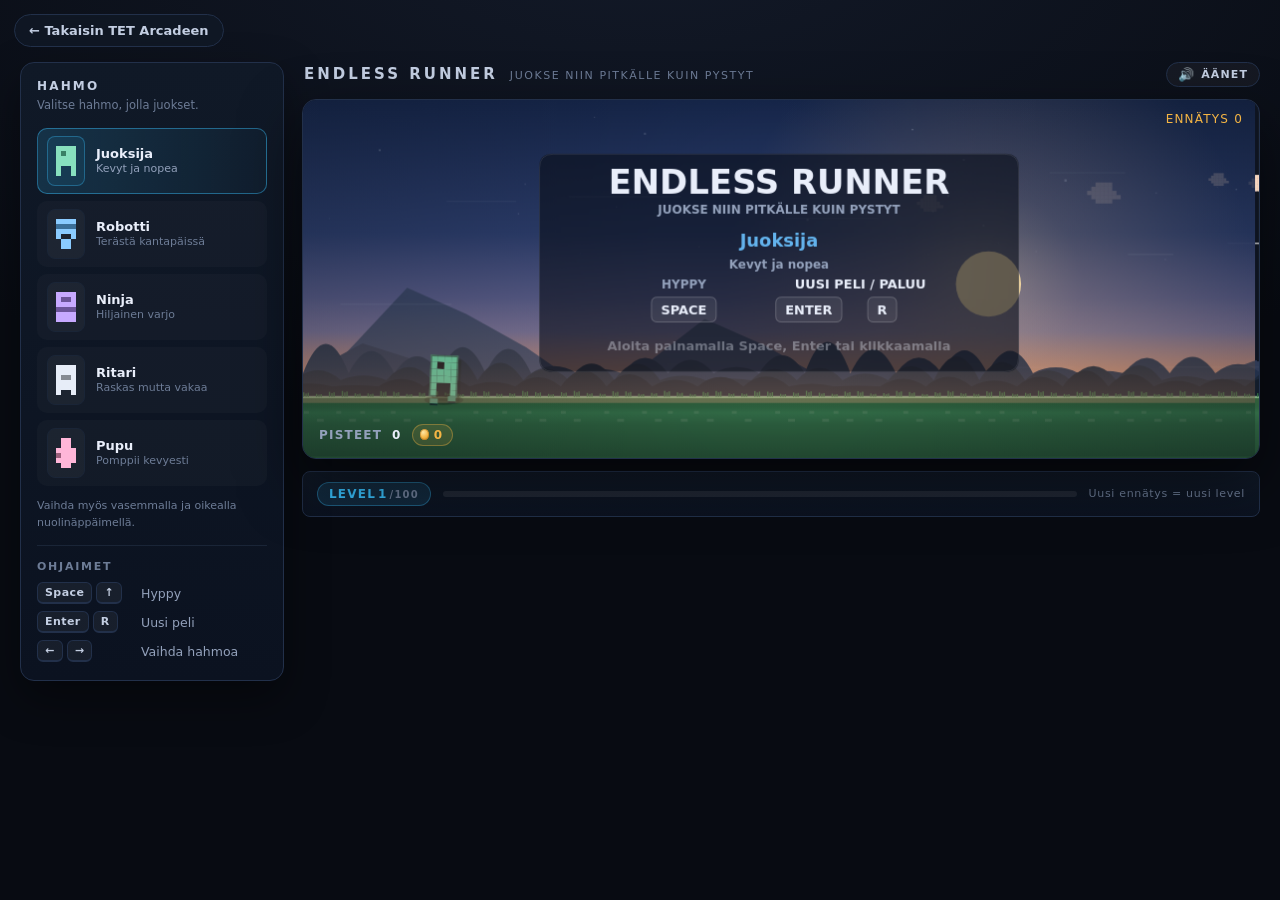
==== games/endless-runner/index.html @ 5728ce45 "Create TET Arcade homepage" ====
<!DOCTYPE html>
<html lang="fi">
<head>
    <meta charset="UTF-8">
    <!-- Puhelin: ei zoomia, ei kaksoisnapautuszoomoa, sivun leveys laitteen mukaan -->
    <meta name="viewport" content="width=device-width, initial-scale=1.0, maximum-scale=1.0, user-scalable=no, viewport-fit=cover">
    <meta name="theme-color" content="#0e1420">
    <meta name="mobile-web-app-capable" content="yes">
    <title>Endless Runner</title>
    <link rel="stylesheet" href="style.css">
</head>
<body>
    <!-- Paluulinkki arcade-etusivulle. -->
    <a class="backlink" href="../../index.html">← Takaisin TET Arcadeen</a>

    <div class="layout">
        <aside class="panel" id="panel">
            <h2 class="panel__title">Hahmo</h2>
            <p class="panel__lead">Valitse hahmo, jolla juokset.</p>

            <!-- Hahmovalitsin: napit rakennetaan game.js:ssä hahmomäärittelystä. -->
            <div class="picker" id="picker" role="radiogroup" aria-label="Hahmon valinta"></div>
            <p class="picker__hint" id="pickerHint">Vaihda myös vasemmalla ja oikealla nuolinäppäimellä.</p>

            <section class="block">
                <h3 class="block__title">Ohjaimet</h3>
                <div class="controls">
                    <div class="controls__row">
                        <span class="controls__keys"><kbd>Space</kbd><kbd>↑</kbd></span>
                        <span>Hyppy</span>
                    </div>
                    <div class="controls__row">
                        <span class="controls__keys"><kbd>Enter</kbd><kbd>R</kbd></span>
                        <span>Uusi peli</span>
                    </div>
                    <div class="controls__row">
                        <span class="controls__keys"><kbd>←</kbd><kbd>→</kbd></span>
                        <span>Vaihda hahmoa</span>
                    </div>
                </div>
            </section>
        </aside>

        <main class="game-column">
            <header class="topbar">
                <h1 class="topbar__title">Endless Runner</h1>
                <span class="topbar__tag">Juokse niin pitkälle kuin pystyt</span>
                <button class="soundbtn" id="soundBtn" type="button" aria-pressed="false" title="Äänet päälle / pois">
                    <span class="soundbtn__icon" id="soundIcon" aria-hidden="true">🔊</span>
                    <span class="soundbtn__label" id="soundLabel">Äänet</span>
                </button>
            </header>

            <div class="stage">
                <canvas id="game" width="960" height="360" aria-label="Endless Runner -peli"></canvas>
                <p class="touchhint" aria-hidden="true">Napauta hypätäksesi</p>

                <div class="hud">
                    <div class="hud__score">
                        <span class="hud__label">Pisteet</span>
                        <span id="score">0</span>
                        <span class="hud__coins" title="Kolikot">
                            <span class="hud__coin" aria-hidden="true"></span>
                            <span id="coins">0</span>
                        </span>
                    </div>
                    <div class="hud__best" id="best" hidden>Ennätys <span id="bestScore">0</span></div>
                </div>

                <div class="overlay" id="overlay" hidden>
                    <div class="overlay__panel">
                        <p class="overlay__title" id="overlayTitle">Peli loppui</p>
                        <p class="overlay__score" id="overlayScore">Pisteet 0</p>
                        <p class="overlay__note" id="overlayNote" hidden></p>
                        <p class="overlay__hint">Aloita uusi peli painamalla <kbd>Enter</kbd>, <kbd>Space</kbd> tai klikkaamalla</p>
                    </div>
                </div>
            </div>

            <div class="levelbar">
                <span class="levelbar__badge">Level <span id="level">1</span><span class="levelbar__max">/100</span></span>
                <div class="levelbar__track" role="progressbar" aria-label="Edistyminen seuraavalle levelille">
                    <div class="levelbar__fill" id="levelFill"></div>
                </div>
                <span class="levelbar__note">Uusi ennätys = uusi level</span>
            </div>
        </main>
    </div>

    <script src="game.js"></script>
</body>
</html>
---- games/endless-runner/style.css ----
/* Endless Runner - ulkoasu */

:root {
    /* Tausta */
    --bg-top: #131a29;
    --bg-bottom: #080b12;

    /* Pinnat */
    --panel: #101927;
    --panel-2: #0b1220;
    --line: #22304a;
    --line-soft: #1a2537;

    /* Teksti */
    --ink: #e9eefa;
    --ink-2: #c3cee2;
    --ink-3: #93a1bb;
    --ink-4: #6d7c96;

    /* Korostus */
    --accent: #38bdf8;
    --accent-2: #22d3ee;
    --accent-dim: rgba(56, 189, 248, 0.16);
    --gold: #f5b544;

    /* Pelin omat värit */
    --canvas-bg: #0e1420;

    --radius: 14px;
    --radius-sm: 8px;
}

* {
    box-sizing: border-box;
}

html,
body {
    min-height: 100%;
}

body {
    margin: 0;
    /* Ylätila jättää raon kelluvalle TET Arcade -paluulinkille. */
    padding: 62px 20px 28px;
    display: flex;
    align-items: center;
    justify-content: center;
    font-family: "Segoe UI", system-ui, -apple-system, "Helvetica Neue", Arial, sans-serif;
    color: var(--ink);
    background:
        radial-gradient(120% 90% at 50% -10%, var(--bg-top) 0%, var(--bg-bottom) 65%) fixed,
        var(--bg-bottom);
    -webkit-font-smoothing: antialiased;
    /* Puhelin: ei vaakavieritystä eikä kumimaista venytystä */
    overflow-x: hidden;
    overscroll-behavior: none;
}

/* ---------- Asettelu: hallintapaneeli + pelialue ---------- */

.layout {
    display: grid;
    grid-template-columns: 264px minmax(0, 1fr);
    gap: 18px;
    align-items: start;
    width: 100%;
    max-width: 1320px;
    margin: 0 auto;
}

.game-column {
    min-width: 0;
}

/* ---------- Ylätunniste ---------- */

.topbar {
    display: flex;
    align-items: baseline;
    gap: 12px;
    margin: 0 0 12px 2px;
}

.topbar__title {
    margin: 0;
    font-size: 15px;
    font-weight: 700;
    letter-spacing: 0.2em;
    text-transform: uppercase;
    color: var(--ink-2);
}

.topbar__tag {
    font-size: 11px;
    letter-spacing: 0.14em;
    text-transform: uppercase;
    color: var(--ink-4);
}

/* Äänen päälle/pois-nappi */

.soundbtn {
    margin-left: auto;
    display: inline-flex;
    align-items: center;
    gap: 6px;
    padding: 5px 11px;
    border-radius: 999px;
    border: 1px solid var(--line);
    background: rgba(255, 255, 255, 0.04);
    color: var(--ink-2);
    font: inherit;
    font-size: 11px;
    font-weight: 600;
    letter-spacing: 0.1em;
    text-transform: uppercase;
    cursor: pointer;
    transition: background 140ms ease, border-color 140ms ease, color 140ms ease;
}

.soundbtn:hover {
    background: rgba(255, 255, 255, 0.08);
    border-color: var(--accent);
}

.soundbtn:focus-visible {
    outline: 2px solid var(--accent);
    outline-offset: 2px;
}

.soundbtn__icon {
    font-size: 13px;
    line-height: 1;
}

.soundbtn[aria-pressed="true"] {
    color: var(--ink-4);
    border-color: var(--line-soft);
}

/* ---------- Pelialue ---------- */

.stage {
    position: relative;
    border-radius: var(--radius);
    overflow: hidden;
    border: 1px solid var(--line);
    background: var(--canvas-bg);
    box-shadow:
        0 24px 60px rgba(0, 0, 0, 0.5),
        0 0 0 1px rgba(255, 255, 255, 0.02) inset;
    /* Kosketus: ei vieritystä, ei kuvakkeen valintaa, ei napautuszoomoa */
    touch-action: manipulation;
    -webkit-tap-highlight-color: transparent;
    -webkit-user-select: none;
    user-select: none;
}

#game {
    display: block;
    width: 100%;
    height: auto;
    touch-action: manipulation;
    -webkit-tap-highlight-color: transparent;
}

/* Kosketusohje: näkyy vain kosketuslaitteilla, ei häiritse peliä.
   Sijoitetaan pelialueen yläkulmaan, jossa ei ole HUD-tekstiä. */
.touchhint {
    position: absolute;
    top: 8px;
    left: 50%;
    transform: translateX(-50%);
    margin: 0;
    padding: 4px 12px;
    border-radius: 999px;
    background: rgba(8, 12, 20, 0.6);
    border: 1px solid var(--line-soft);
    font-size: 11px;
    letter-spacing: 0.08em;
    text-transform: uppercase;
    color: var(--ink-4);
    pointer-events: none;
    display: none;
}

@media (hover: none) and (pointer: coarse) {
    .touchhint {
        display: block;
    }
}

.hud {
    position: absolute;
    top: 0;
    left: 0;
    right: 0;
    bottom: 0;
    display: flex;
    align-items: flex-start;
    justify-content: space-between;
    gap: 12px;
    padding: 12px 16px;
    font-size: 12px;
    letter-spacing: 0.1em;
    text-transform: uppercase;
    color: var(--ink-3);
    pointer-events: none;
}

/* Paras tulos ylhäällä oikealla, pisteet alhaalla vasemmalla
   (nopeuspalkki on canvasin oikeassa alakulmassa). */

.hud__score {
    align-self: flex-end;
    order: 1;
    display: flex;
    align-items: center;
    gap: 10px;
    color: var(--ink);
    font-weight: 700;
    font-variant-numeric: tabular-nums;
}

.hud__label {
    color: var(--ink-3);
    font-weight: 600;
}

/* Kolikkolaskuri scoren vieressä */

.hud__coins {
    display: inline-flex;
    align-items: center;
    gap: 5px;
    padding: 3px 9px 3px 7px;
    border-radius: 999px;
    border: 1px solid rgba(245, 181, 68, 0.35);
    background: rgba(245, 181, 68, 0.12);
    color: var(--gold);
    font-weight: 700;
}

.hud__coin {
    width: 9px;
    height: 11px;
    border-radius: 50%;
    background: radial-gradient(circle at 35% 30%, #ffe6a3 0%, var(--gold) 55%, #b9791d 100%);
    box-shadow: 0 0 0 1px rgba(185, 121, 29, 0.6) inset;
}

.hud__best {
    order: 2;
    font-variant-numeric: tabular-nums;
    color: var(--gold);
}

/* ---------- Loppuruutu ---------- */

.overlay {
    position: absolute;
    inset: 0;
    display: flex;
    align-items: center;
    justify-content: center;
    padding: 16px;
    background: rgba(6, 9, 15, 0.62);
    backdrop-filter: blur(3px);
}

.overlay[hidden] {
    display: none;
}

.overlay__panel {
    width: 100%;
    max-width: 380px;
    padding: 22px 24px;
    border-radius: var(--radius-sm);
    border: 1px solid var(--line);
    background: linear-gradient(180deg, var(--panel) 0%, var(--panel-2) 100%);
    box-shadow: 0 18px 40px rgba(0, 0, 0, 0.45);
    text-align: center;
}

.overlay__title {
    margin: 0 0 6px;
    font-size: 20px;
    font-weight: 700;
}

.overlay__score {
    margin: 0 0 16px;
    font-size: 15px;
    color: var(--accent);
    font-variant-numeric: tabular-nums;
    letter-spacing: 0.06em;
}

.overlay__hint {
    margin: 0;
    font-size: 13px;
    line-height: 1.6;
    color: var(--ink-3);
}

.overlay__note {
    margin: -8px 0 14px;
    font-size: 13px;
    font-weight: 700;
    letter-spacing: 0.06em;
    color: var(--gold);
}

.overlay__note[hidden] {
    display: none;
}

/* ---------- Level-palkki pelialueen alla ---------- */

.levelbar {
    display: flex;
    align-items: center;
    gap: 12px;
    margin-top: 12px;
    padding: 10px 14px;
    border-radius: var(--radius-sm);
    border: 1px solid var(--line);
    background: linear-gradient(180deg, var(--panel) 0%, var(--panel-2) 100%);
}

.levelbar__badge {
    flex: none;
    display: inline-flex;
    align-items: baseline;
    gap: 2px;
    padding: 4px 11px;
    border-radius: 999px;
    border: 1px solid rgba(56, 189, 248, 0.35);
    background: rgba(56, 189, 248, 0.12);
    font-size: 12px;
    font-weight: 700;
    letter-spacing: 0.1em;
    text-transform: uppercase;
    color: var(--accent);
    font-variant-numeric: tabular-nums;
}

.levelbar__max {
    font-size: 10px;
    font-weight: 600;
    color: var(--ink-4);
}

.levelbar__track {
    flex: 1;
    min-width: 60px;
    height: 6px;
    border-radius: 999px;
    background: rgba(255, 255, 255, 0.08);
    overflow: hidden;
}

.levelbar__fill {
    height: 100%;
    width: 0%;
    border-radius: 999px;
    background: linear-gradient(90deg, var(--accent) 0%, var(--accent-2) 100%);
    transition: width 320ms ease;
}

.levelbar__note {
    flex: none;
    font-size: 11px;
    letter-spacing: 0.06em;
    color: var(--ink-4);
}

@media (max-width: 560px) {
    .levelbar__note {
        display: none;
    }
}

/* ---------- Ohjainpaneeli ---------- */

.panel {
    position: sticky;
    top: 28px;
    padding: 16px 16px 18px;
    border-radius: var(--radius);
    border: 1px solid var(--line);
    background: linear-gradient(180deg, var(--panel) 0%, var(--panel-2) 100%);
    box-shadow: 0 18px 44px rgba(0, 0, 0, 0.38);
}

.panel__title {
    margin: 0 0 4px;
    font-size: 12px;
    font-weight: 700;
    letter-spacing: 0.18em;
    text-transform: uppercase;
    color: var(--ink-2);
}

.panel__lead {
    margin: 0 0 14px;
    font-size: 11.5px;
    line-height: 1.5;
    color: var(--ink-4);
}

/* Hahmovalitsin */

.picker {
    display: flex;
    flex-direction: column;
    gap: 7px;
    margin-bottom: 12px;
}

.picker__item {
    display: flex;
    align-items: center;
    gap: 11px;
    width: 100%;
    padding: 7px 9px;
    border: 1px solid transparent;
    border-radius: 10px;
    background: rgba(255, 255, 255, 0.025);
    color: inherit;
    font: inherit;
    text-align: left;
    cursor: pointer;
    transition: background 140ms ease, border-color 140ms ease, transform 140ms ease;
}

.picker__item:hover {
    background: rgba(255, 255, 255, 0.06);
    border-color: var(--line);
}

.picker__item:focus-visible {
    outline: 2px solid var(--accent);
    outline-offset: 2px;
}

.picker__item.is-selected {
    background: linear-gradient(90deg, var(--accent-dim) 0%, rgba(56, 189, 248, 0.04) 100%);
    border-color: rgba(56, 189, 248, 0.45);
}

.picker__item:active {
    transform: scale(0.99);
}

.picker__icon {
    flex: none;
    display: grid;
    place-items: center;
    width: 38px;
    height: 50px;
    border-radius: var(--radius-sm);
    background: rgba(255, 255, 255, 0.04);
    border: 1px solid var(--line-soft);
}

.picker__item.is-selected .picker__icon {
    border-color: rgba(56, 189, 248, 0.35);
    background: rgba(56, 189, 248, 0.08);
}

.picker__meta {
    min-width: 0;
}

.picker__name {
    display: block;
    font-size: 13px;
    font-weight: 600;
    color: var(--ink);
}

.picker__tag {
    display: block;
    margin-top: 1px;
    font-size: 11px;
    line-height: 1.35;
    color: var(--ink-4);
}

.picker__item.is-selected .picker__tag {
    color: var(--ink-3);
}

.picker__hint {
    margin: 0 0 14px;
    font-size: 11px;
    line-height: 1.5;
    color: var(--ink-4);
}

/* Paneelin osiot */

.block {
    padding-top: 14px;
    border-top: 1px solid var(--line-soft);
}

.block__title {
    margin: 0 0 9px;
    font-size: 11px;
    font-weight: 700;
    letter-spacing: 0.16em;
    text-transform: uppercase;
    color: var(--ink-4);
}

.controls {
    margin: 0;
    display: flex;
    flex-direction: column;
    gap: 7px;
    font-size: 12.5px;
    color: var(--ink-3);
}

.controls__row {
    display: flex;
    align-items: center;
    gap: 8px;
}

.controls__keys {
    flex: none;
    display: flex;
    gap: 4px;
    min-width: 96px;
}

kbd {
    display: inline-block;
    padding: 3px 7px;
    border-radius: 6px;
    border: 1px solid var(--line);
    border-bottom-width: 2px;
    background: rgba(255, 255, 255, 0.05);
    font-family: inherit;
    font-size: 11px;
    font-weight: 600;
    letter-spacing: 0.04em;
    color: var(--ink-2);
}

/* Pelin aikana hahmo on lukittu */

.panel.is-locked .picker__item {
    opacity: 0.45;
    cursor: not-allowed;
}

.panel.is-locked .picker__item.is-selected {
    opacity: 1;
}

/* ---------- Paluulinkki TET Arcadeen ---------- */

/* Kelluu vasemmassa yläkulmassa, jottei se siirrä pelin asettelua. */
.backlink {
    position: fixed;
    top: 14px;
    left: 14px;
    z-index: 20;
    display: inline-flex;
    align-items: center;
    gap: 6px;
    padding: 8px 14px;
    font-size: 13px;
    font-weight: 600;
    color: var(--ink-2);
    text-decoration: none;
    background: rgba(16, 25, 39, 0.82);
    border: 1px solid var(--line);
    border-radius: 999px;
    backdrop-filter: blur(8px);
    -webkit-backdrop-filter: blur(8px);
    transition: color 0.2s ease, border-color 0.2s ease, background 0.2s ease, transform 0.2s ease;
}

.backlink:hover,
.backlink:focus-visible {
    color: var(--ink);
    background: rgba(34, 48, 74, 0.92);
    border-color: var(--accent);
    transform: translateX(-2px);
}

/* ---------- Responsiivisuus ---------- */

@media (max-width: 1040px) {
    .layout {
        grid-template-columns: 1fr;
    }

    .panel {
        position: static;
        order: 2;
    }

    .game-column {
        order: 1;
    }

    .picker {
        display: grid;
        grid-template-columns: repeat(2, minmax(0, 1fr));
    }

    .controls {
        flex-direction: row;
        flex-wrap: wrap;
        gap: 16px;
    }

    /* Tekstin on mahduttava kapeaan sarakkeeseen */
    .picker__meta {
        min-width: 0;
    }

    .picker__tag {
        overflow-wrap: anywhere;
    }
}

/* Puhelin pystysuunnassa: hahmovalinta yhdeksi sarakkeeksi, jotta
   tekstit mahtuvat eivätkä leikkaudu. */
@media (max-width: 520px) {
    .picker {
        grid-template-columns: 1fr;
    }

    .controls {
        flex-direction: column;
        gap: 8px;
    }
}

@media (max-width: 560px) {
    body {
        /* Ylätila jättää raon kelluvalle paluulinkille. */
        padding: 56px 10px 14px;
        align-items: flex-start;
    }

    /* Paluulinkki kutistuu, jotta pelille jää tilaa. */
    .backlink {
        top: 8px;
        left: 8px;
        padding: 6px 11px;
        font-size: 12px;
    }

    .layout {
        gap: 12px;
    }

    .topbar {
        margin-bottom: 8px;
        gap: 8px;
        flex-wrap: wrap;
    }

    .topbar__title {
        font-size: 13px;
    }

    .topbar__tag {
        font-size: 10px;
    }

    .panel {
        padding: 12px;
    }

    .overlay__panel {
        padding: 14px 16px;
    }

    .overlay__title {
        font-size: 17px;
    }

    .overlay__hint {
        font-size: 12px;
    }

    .levelbar {
        gap: 8px;
        padding: 8px 10px;
    }

    .levelbar__badge {
        font-size: 11px;
        padding: 3px 9px;
    }

    /* Pisteet ja ennätys mahtuvat pienelle ruudulle */
    .hud {
        padding: 8px 10px;
        font-size: 10px;
        letter-spacing: 0.06em;
    }

    .hud__score {
        gap: 6px;
    }

    .hud__coins {
        padding: 2px 7px 2px 5px;
    }
}

/* Kosketuslaitteet: napit ja napautusalueet isommiksi */
@media (hover: none) and (pointer: coarse) {
    .picker__item {
        padding: 10px 11px;
        min-height: 56px;
    }

    .picker__icon {
        width: 42px;
        height: 54px;
    }

    .controls__row {
        min-height: 34px;
    }

    kbd {
        padding: 5px 9px;
        font-size: 12px;
    }
}
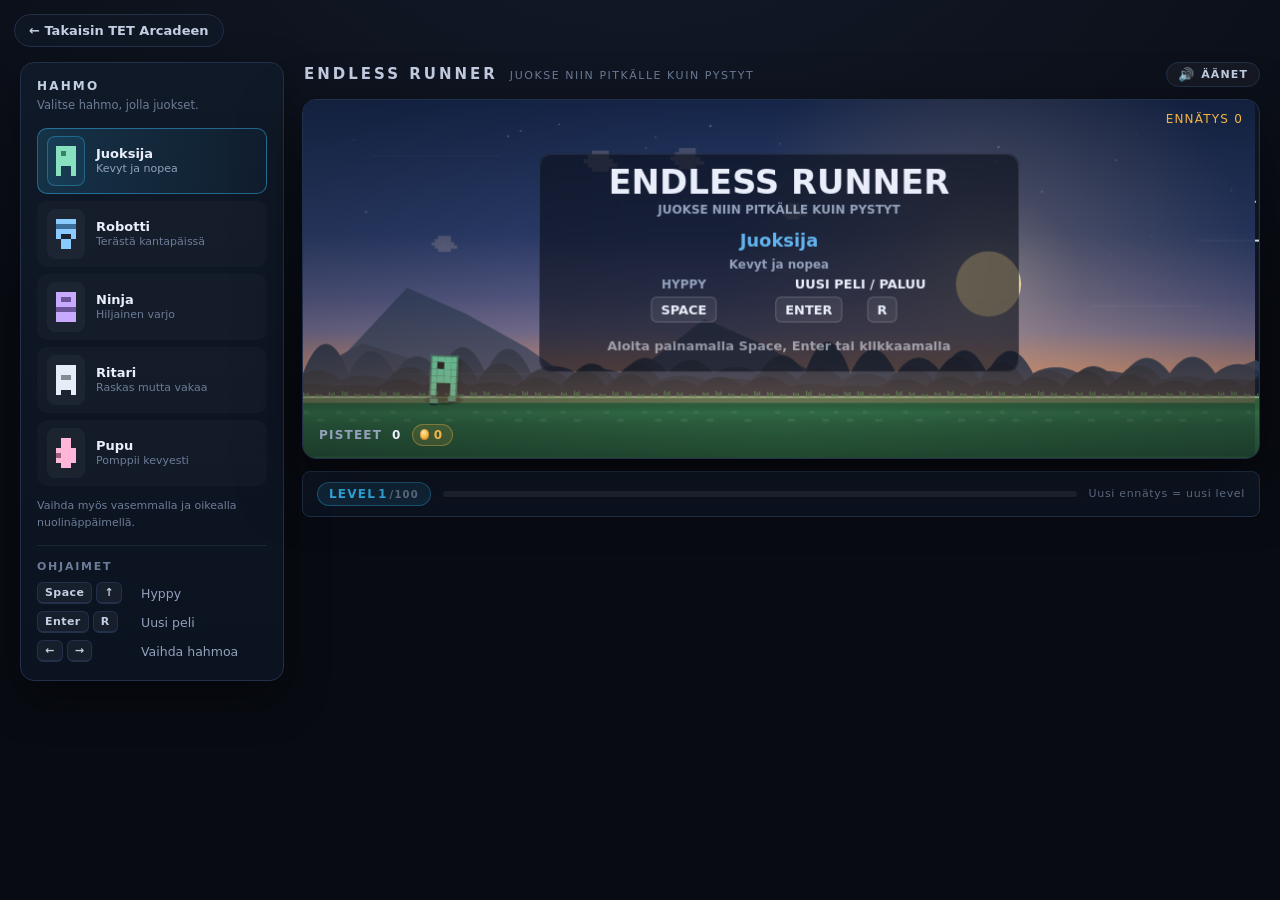
==== commit 6c1cf23e: "Polish arcade menu and improve mobile play mode" ====
--- a/games/endless-runner/index.html
+++ b/games/endless-runner/index.html
@@ -49,11 +49,23 @@
                     <span class="soundbtn__icon" id="soundIcon" aria-hidden="true">🔊</span>
                     <span class="soundbtn__label" id="soundLabel">Äänet</span>
                 </button>
+                <!-- Koko ruudun tila: näkyy vain pienillä näytöillä. -->
+                <button class="fsbtn" id="fsBtn" type="button" aria-pressed="false" title="Koko ruudun tila">
+                    <span class="fsbtn__icon" id="fsIcon" aria-hidden="true">⛶</span>
+                    <span class="fsbtn__label" id="fsLabel">Koko ruutu</span>
+                </button>
             </header>
 
             <div class="stage">
                 <canvas id="game" width="960" height="360" aria-label="Endless Runner -peli"></canvas>
                 <p class="touchhint" aria-hidden="true">Napauta hypätäksesi</p>
+
+                <!-- Pystynäytöllä kehotetaan kääntämään puhelin vaakatasoon. -->
+                <div class="rotatetip" id="rotateTip" hidden>
+                    <span class="rotatetip__icon" aria-hidden="true">📱</span>
+                    <p class="rotatetip__text">Käännä puhelin vaakatasoon</p>
+                    <p class="rotatetip__note">Peli näkyy silloin koko ruudulla</p>
+                </div>
 
                 <div class="hud">
                     <div class="hud__score">
@@ -72,7 +84,8 @@
                         <p class="overlay__title" id="overlayTitle">Peli loppui</p>
                         <p class="overlay__score" id="overlayScore">Pisteet 0</p>
                         <p class="overlay__note" id="overlayNote" hidden></p>
-                        <p class="overlay__hint">Aloita uusi peli painamalla <kbd>Enter</kbd>, <kbd>Space</kbd> tai klikkaamalla</p>
+                        <p class="overlay__hint" id="overlayHint">Aloita uusi peli painamalla <kbd>Enter</kbd>, <kbd>Space</kbd> tai klikkaamalla</p>
+                        <button class="overlay__again" id="overlayBtn" type="button">Pelaa uudelleen</button>
                     </div>
                 </div>
             </div>
--- a/games/endless-runner/style.css
+++ b/games/endless-runner/style.css
@@ -137,6 +137,97 @@
 .soundbtn[aria-pressed="true"] {
     color: var(--ink-4);
     border-color: var(--line-soft);
+}
+
+/* Koko ruudun -nappi: sama ilme kuin ääninapissa. */
+.fsbtn {
+    display: none;                  /* näytetään vain pienillä näytöillä */
+    align-items: center;
+    gap: 6px;
+    flex: none;
+    padding: 5px 11px;
+    border-radius: 999px;
+    border: 1px solid var(--line);
+    background: rgba(255, 255, 255, 0.04);
+    color: var(--ink-2);
+    font: inherit;
+    font-size: 11px;
+    font-weight: 600;
+    letter-spacing: 0.1em;
+    text-transform: uppercase;
+    cursor: pointer;
+    transition: background 140ms ease, border-color 140ms ease, color 140ms ease;
+}
+
+.fsbtn:hover {
+    background: rgba(255, 255, 255, 0.08);
+    border-color: var(--accent);
+}
+
+.fsbtn:focus-visible {
+    outline: 2px solid var(--accent);
+    outline-offset: 2px;
+}
+
+.fsbtn__icon {
+    font-size: 14px;
+    line-height: 1;
+}
+
+.fsbtn[aria-pressed="true"] {
+    color: var(--accent);
+    border-color: var(--accent);
+}
+
+/* Kehotus kääntää puhelin vaakatasoon: näkyy vain pelin aikana
+   pystysuunnassa olevalle kosketusnäytölle. */
+.rotatetip {
+    position: absolute;
+    inset: 0;
+    z-index: 5;
+    display: none;
+    flex-direction: column;
+    align-items: center;
+    justify-content: center;
+    gap: 4px;
+    padding: 20px;
+    text-align: center;
+    background: linear-gradient(180deg, rgba(8, 12, 20, 0.86), rgba(8, 12, 20, 0.94));
+    backdrop-filter: blur(3px);
+    -webkit-backdrop-filter: blur(3px);
+}
+
+.rotatetip[hidden] {
+    display: none;
+}
+
+.rotatetip__icon {
+    font-size: 42px;
+    line-height: 1;
+    animation: rotate-hint 2.4s ease-in-out infinite;
+}
+
+.rotatetip__text {
+    margin: 6px 0 0;
+    font-size: 16px;
+    font-weight: 700;
+    letter-spacing: 0.02em;
+    color: var(--ink);
+}
+
+.rotatetip__note {
+    margin: 0;
+    font-size: 12.5px;
+    color: var(--ink-3);
+}
+
+@keyframes rotate-hint {
+    0%, 45% { transform: rotate(0deg); }
+    55%, 100% { transform: rotate(-90deg); }
+}
+
+@media (prefers-reduced-motion: reduce) {
+    .rotatetip__icon { animation: none; }
 }
 
 /* ---------- Pelialue ---------- */
@@ -315,6 +406,38 @@
 
 .overlay__note[hidden] {
     display: none;
+}
+
+/* Uudelleenpelaus-nappi loppuruudussa: kosketuslaitteilla ensisijainen. */
+.overlay__again {
+    display: none;                  /* näytetään pienillä näytöillä */
+    width: 100%;
+    min-height: 50px;
+    margin-top: 16px;
+    padding: 12px 20px;
+    border: none;
+    border-radius: var(--radius-sm);
+    background: linear-gradient(120deg, var(--accent) 0%, var(--accent-2) 100%);
+    color: #06121f;
+    font: inherit;
+    font-size: 15px;
+    font-weight: 700;
+    letter-spacing: 0.02em;
+    cursor: pointer;
+    transition: filter 140ms ease, transform 140ms ease;
+}
+
+.overlay__again:hover {
+    filter: brightness(1.08);
+}
+
+.overlay__again:active {
+    transform: scale(0.985);
+}
+
+.overlay__again:focus-visible {
+    outline: 2px solid var(--ink);
+    outline-offset: 3px;
 }
 
 /* ---------- Level-palkki pelialueen alla ---------- */
@@ -742,3 +865,174 @@
         font-size: 12px;
     }
 }
+
+/* ============================================================
+   PUHELIMEN PELITILA
+   Kun peli on käynnissä puhelimella, kaikki valikot piilotetaan ja
+   jäljelle jää vain peli. Näin ruudusta saadaan mahdollisimman paljon
+   itse pelaamiseen.
+   ============================================================ */
+
+@media (max-width: 900px) {
+    /* Koko ruudun -nappi ja uudelleenpelaus-nappi näkyviin. */
+    .fsbtn {
+        display: inline-flex;
+    }
+
+    .overlay__again {
+        display: block;
+    }
+
+    /* Peli käynnissä: piilotetaan valikot. */
+    body.is-playing .panel,
+    body.is-playing .topbar,
+    body.is-playing .levelbar,
+    body.is-playing .backlink {
+        display: none !important;
+    }
+
+    /* Pelialue reunasta reunaan: myös aloitusruudulla, jotta peli näkyy
+       mahdollisimman isona. Sivumarginaalit ja pyöristykset pois. */
+    .stage {
+        width: 100vw;
+        margin-left: calc(50% - 50vw);
+        border-radius: 0;
+        /* Koko pelimaailma näkyviin: canvas sovitetaan kuvasuhde säilyttäen. */
+        display: grid;
+        place-items: center;
+    }
+
+    /* Aloitusruudulla canvas täyttää leveyden; korkeus seuraa kuvasuhdetta. */
+    .stage #game {
+        width: 100%;
+        height: auto;
+        max-height: none;
+        object-fit: contain;
+    }
+
+    body.is-playing {
+        padding: 0;
+        overflow: hidden;
+        touch-action: none;
+    }
+
+    /* Pelin aikana pelialue peittää koko ruudun. */
+    body.is-playing .stage {
+        width: auto;
+        margin-left: 0;
+    }
+
+    /* Pelialue täyttää ruudun. Canvas saa upota reunojen yli, jotta peli
+       näkyy mahdollisimman isona: hahmo pysyy näkyvissä myös pystynäytöllä. */
+    body.is-playing .layout {
+        display: block;
+        width: 100%;
+        max-width: none;
+        margin: 0;
+        gap: 0;
+    }
+
+    body.is-playing .game-column {
+        display: block;
+    }
+
+    body.is-playing .stage {
+        position: fixed;
+        top: 0;
+        right: 0;
+        bottom: 0;
+        left: 0;
+        display: grid;
+        place-items: center;
+        border: none;
+        border-radius: 0;
+        box-shadow: none;
+        background: var(--canvas-bg);
+        overflow: hidden;
+    }
+
+    /* Pelin aikana pelialue peittää koko ruudun: canvas sovitetaan siihen
+       kuvasuhde säilyttäen, jolloin koko pelimaailma näkyy eikä mitään
+       tärkeää jää reunojen ulkopuolelle. */
+    body.is-playing .stage #game {
+        width: 100%;
+        height: 100%;
+        max-width: none;
+        max-height: none;
+        object-fit: contain;
+    }
+
+    /* Pisteet sovitetaan canvasin leveydelle, jotta ne eivät valu tyhjälle
+       alueelle pystynäytöllä. */
+    body.is-playing .hud {
+        left: 50%;
+        right: auto;
+        width: min(100vw, 100vh * 2.667);
+        transform: translateX(-50%);
+    }
+
+    /* Kosketusohje pois pelin päältä. */
+    body.is-playing .touchhint {
+        display: none !important;
+    }
+
+    /* Pisteet ja ennätys: luettavat koot pienelläkin ruudulla. */
+    body.is-playing .hud {
+        padding: 14px 16px;
+        font-size: 12px;
+        letter-spacing: 0.08em;
+    }
+
+    body.is-playing .hud__score {
+        gap: 10px;
+    }
+
+    body.is-playing .hud__coins {
+        padding: 4px 10px 4px 8px;
+    }
+}
+
+/* Pystysuunnassa olevalle puhelimelle kehotetaan kääntämään laite, koska peli
+   on vaakasuuntainen. JavaScript päättää näytetäänkö kehotus (vain
+   kosketuslaitteilla); CSS huolehtii suunnasta. Kehotus on pelin päällä
+   eikä estä pelaamista. */
+@media (orientation: portrait) {
+    body.is-playing .rotatetip:not([hidden]) {
+        display: flex;
+    }
+}
+
+/* Koko ruudun tila: käytetään koko näyttö, myös loven ympäriltä. */
+body.is-fullscreen .stage {
+    position: fixed;
+    inset: 0;
+    display: grid;
+    place-items: center;
+    border: none;
+    border-radius: 0;
+}
+
+body.is-fullscreen .stage #game {
+    width: 100%;
+    height: auto;
+    max-width: none;
+}
+
+body.is-fullscreen {
+    padding: 0;
+    overflow: hidden;
+}
+
+body.is-fullscreen .backlink,
+body.is-fullscreen .topbar,
+body.is-fullscreen .panel,
+body.is-fullscreen .levelbar {
+    display: none !important;
+}
+
+body.is-fullscreen .layout {
+    display: block;
+    width: 100%;
+    max-width: none;
+    margin: 0;
+}
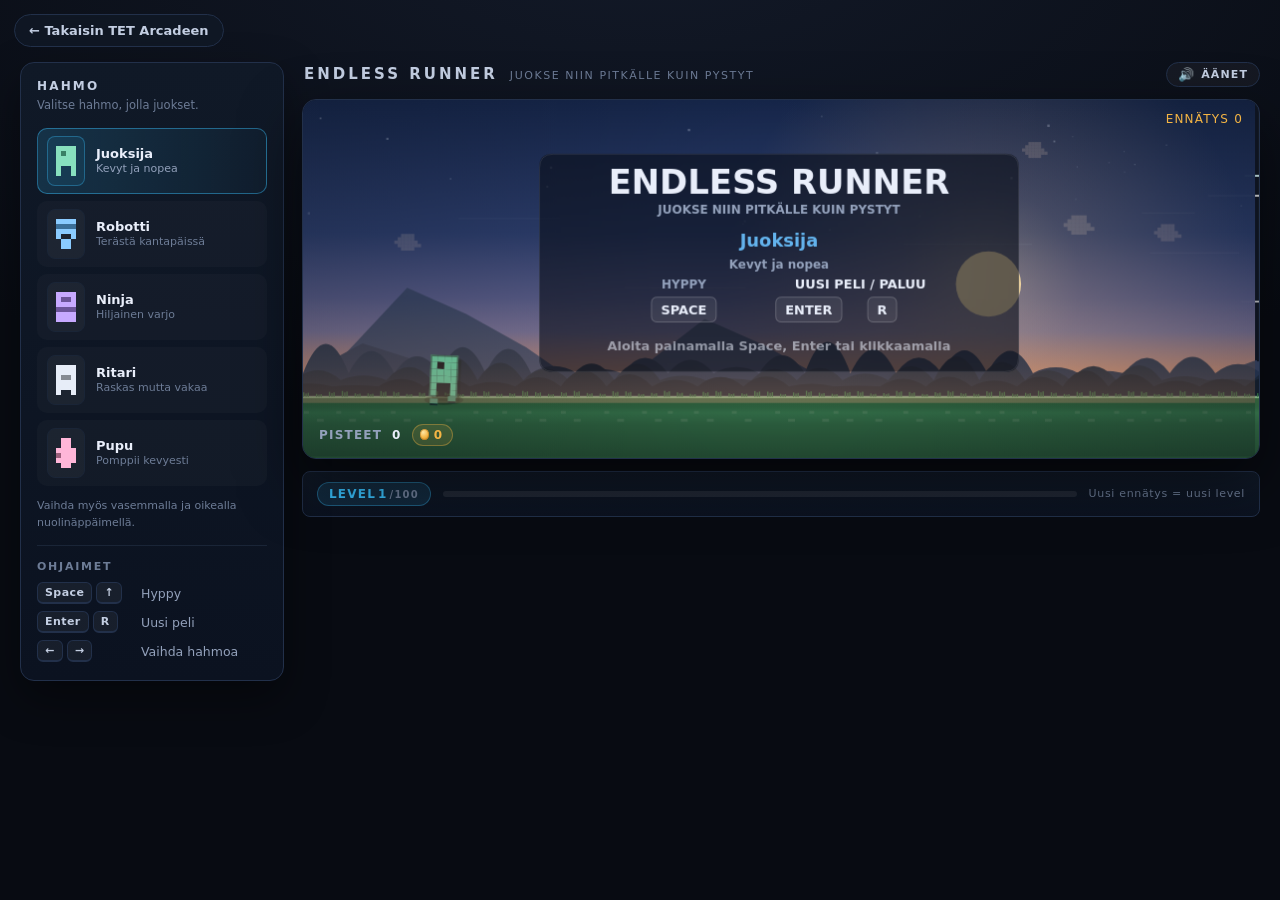
==== commit df0015fe: "Remove fullscreen button and enlarge mobile game view" ====
--- a/games/endless-runner/index.html
+++ b/games/endless-runner/index.html
@@ -49,11 +49,6 @@
                     <span class="soundbtn__icon" id="soundIcon" aria-hidden="true">🔊</span>
                     <span class="soundbtn__label" id="soundLabel">Äänet</span>
                 </button>
-                <!-- Koko ruudun tila: näkyy vain pienillä näytöillä. -->
-                <button class="fsbtn" id="fsBtn" type="button" aria-pressed="false" title="Koko ruudun tila">
-                    <span class="fsbtn__icon" id="fsIcon" aria-hidden="true">⛶</span>
-                    <span class="fsbtn__label" id="fsLabel">Koko ruutu</span>
-                </button>
             </header>
 
             <div class="stage">
--- a/games/endless-runner/style.css
+++ b/games/endless-runner/style.css
@@ -137,46 +137,6 @@
 .soundbtn[aria-pressed="true"] {
     color: var(--ink-4);
     border-color: var(--line-soft);
-}
-
-/* Koko ruudun -nappi: sama ilme kuin ääninapissa. */
-.fsbtn {
-    display: none;                  /* näytetään vain pienillä näytöillä */
-    align-items: center;
-    gap: 6px;
-    flex: none;
-    padding: 5px 11px;
-    border-radius: 999px;
-    border: 1px solid var(--line);
-    background: rgba(255, 255, 255, 0.04);
-    color: var(--ink-2);
-    font: inherit;
-    font-size: 11px;
-    font-weight: 600;
-    letter-spacing: 0.1em;
-    text-transform: uppercase;
-    cursor: pointer;
-    transition: background 140ms ease, border-color 140ms ease, color 140ms ease;
-}
-
-.fsbtn:hover {
-    background: rgba(255, 255, 255, 0.08);
-    border-color: var(--accent);
-}
-
-.fsbtn:focus-visible {
-    outline: 2px solid var(--accent);
-    outline-offset: 2px;
-}
-
-.fsbtn__icon {
-    font-size: 14px;
-    line-height: 1;
-}
-
-.fsbtn[aria-pressed="true"] {
-    color: var(--accent);
-    border-color: var(--accent);
 }
 
 /* Kehotus kääntää puhelin vaakatasoon: näkyy vain pelin aikana
@@ -874,11 +834,7 @@
    ============================================================ */
 
 @media (max-width: 900px) {
-    /* Koko ruudun -nappi ja uudelleenpelaus-nappi näkyviin. */
-    .fsbtn {
-        display: inline-flex;
-    }
-
+    /* Uudelleenpelaus-nappi näkyviin. */
     .overlay__again {
         display: block;
     }
@@ -902,12 +858,12 @@
         place-items: center;
     }
 
-    /* Aloitusruudulla canvas täyttää leveyden; korkeus seuraa kuvasuhdetta. */
+    /* Aloitusruudulla peli näytetään mahdollisimman isona: canvas täyttää
+       koko leveyden ja kuvasuhde säilyy. */
     .stage #game {
         width: 100%;
         height: auto;
         max-height: none;
-        object-fit: contain;
     }
 
     body.is-playing {
@@ -951,29 +907,17 @@
         overflow: hidden;
     }
 
-    /* Pelin aikana pelialue peittää koko ruudun: canvas sovitetaan siihen
-       kuvasuhde säilyttäen, jolloin koko pelimaailma näkyy eikä mitään
-       tärkeää jää reunojen ulkopuolelle. */
+    /* Pelin aikana canvas venytetään koko ruudun kokoiseksi (cover), jolloin
+       peli näkyy mahdollisimman isona. Kuvasuhde säilyy. Rajaus painotetaan
+       hahmon kohdalle (x = 128 / 960 ≈ 13 %), jolloin näkyviin jää reilusti
+       tilaa myös eteenpäin tuleville esteille. */
     body.is-playing .stage #game {
         width: 100%;
         height: 100%;
         max-width: none;
         max-height: none;
-        object-fit: contain;
-    }
-
-    /* Pisteet sovitetaan canvasin leveydelle, jotta ne eivät valu tyhjälle
-       alueelle pystynäytöllä. */
-    body.is-playing .hud {
-        left: 50%;
-        right: auto;
-        width: min(100vw, 100vh * 2.667);
-        transform: translateX(-50%);
-    }
-
-    /* Kosketusohje pois pelin päältä. */
-    body.is-playing .touchhint {
-        display: none !important;
+        object-fit: cover;
+        object-position: 34% center;
     }
 
     /* Pisteet ja ennätys: luettavat koot pienelläkin ruudulla. */
@@ -1001,38 +945,3 @@
         display: flex;
     }
 }
-
-/* Koko ruudun tila: käytetään koko näyttö, myös loven ympäriltä. */
-body.is-fullscreen .stage {
-    position: fixed;
-    inset: 0;
-    display: grid;
-    place-items: center;
-    border: none;
-    border-radius: 0;
-}
-
-body.is-fullscreen .stage #game {
-    width: 100%;
-    height: auto;
-    max-width: none;
-}
-
-body.is-fullscreen {
-    padding: 0;
-    overflow: hidden;
-}
-
-body.is-fullscreen .backlink,
-body.is-fullscreen .topbar,
-body.is-fullscreen .panel,
-body.is-fullscreen .levelbar {
-    display: none !important;
-}
-
-body.is-fullscreen .layout {
-    display: block;
-    width: 100%;
-    max-width: none;
-    margin: 0;
-}
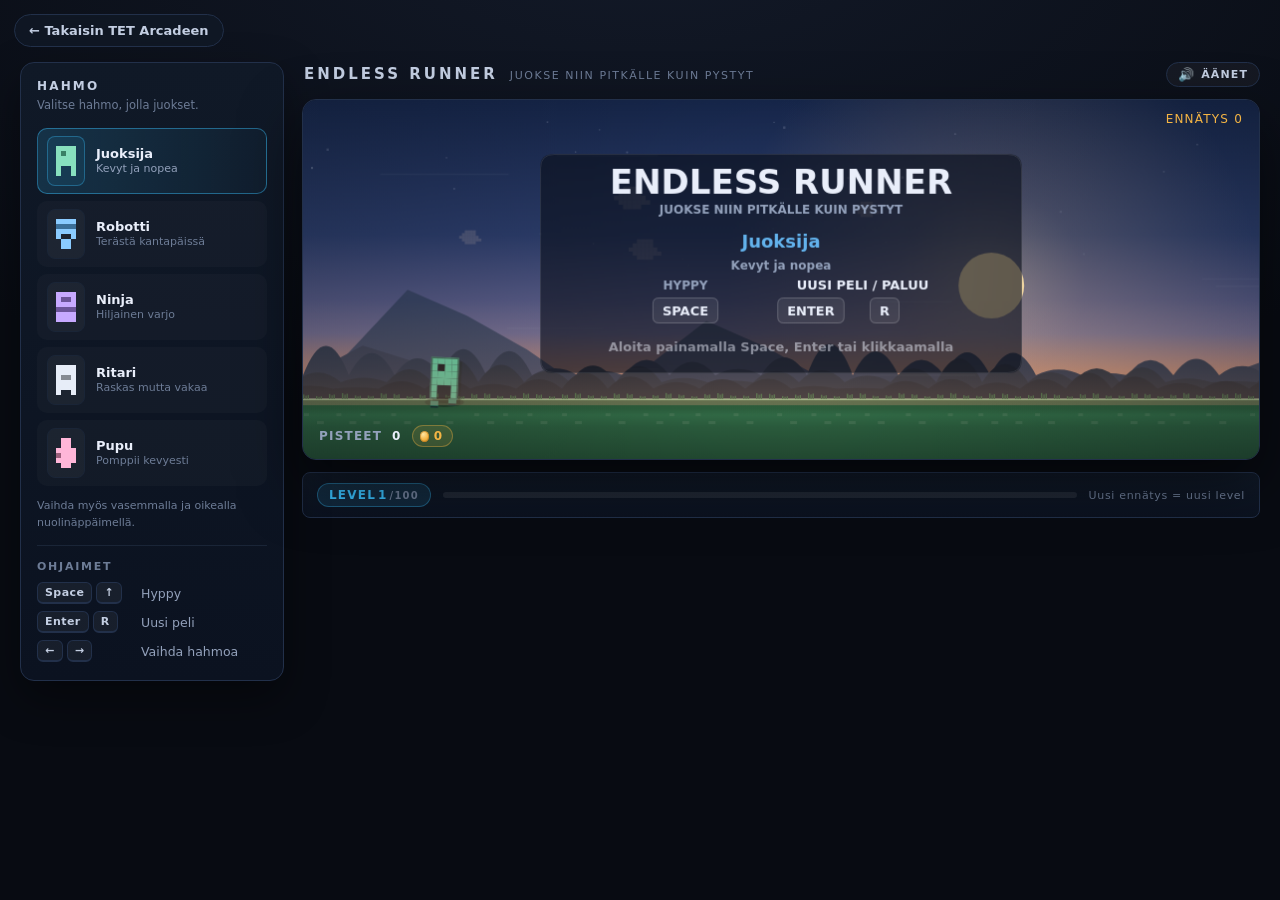
==== commit eefcaf5e: "Collapse mobile menu and enlarge game view" ====
--- a/games/endless-runner/index.html
+++ b/games/endless-runner/index.html
@@ -14,6 +14,13 @@
     <a class="backlink" href="../../index.html">← Takaisin TET Arcadeen</a>
 
     <div class="layout">
+        <!-- Hampurilaisnappi: avaa ja sulkee valikon puhelimessa.
+             Työpöydällä valikko on aina näkyvissä eikä nappia tarvita. -->
+        <button class="menubtn" id="menuBtn" type="button" aria-expanded="false" aria-controls="panel">
+            <span class="menubtn__bars" aria-hidden="true"><i></i><i></i><i></i></span>
+            <span class="menubtn__label" id="menuLabel">Valikko</span>
+        </button>
+
         <aside class="panel" id="panel">
             <h2 class="panel__title">Hahmo</h2>
             <p class="panel__lead">Valitse hahmo, jolla juokset.</p>
--- a/games/endless-runner/style.css
+++ b/games/endless-runner/style.css
@@ -138,6 +138,77 @@
     color: var(--ink-4);
     border-color: var(--line-soft);
 }
+
+/* ---------- Hampurilaisnappi (vain puhelimessa) ----------
+   Avaa ja sulkee valikon. Puhelimessa valikko on oletuksena kiinni, jotta
+   itse peli saa mahdollisimman paljon tilaa. */
+
+.menubtn {
+    display: none;                  /* työpöydällä valikko on aina näkyvissä */
+    align-items: center;
+    gap: 9px;
+    width: 100%;
+    margin-bottom: 10px;
+    padding: 11px 15px;
+    border: 1px solid var(--line);
+    border-radius: var(--radius);
+    background: linear-gradient(180deg, var(--panel) 0%, var(--panel-2) 100%);
+    color: var(--ink-2);
+    font: inherit;
+    font-size: 12px;
+    font-weight: 700;
+    letter-spacing: 0.14em;
+    text-transform: uppercase;
+    cursor: pointer;
+    transition: border-color 140ms ease, background 140ms ease, color 140ms ease;
+}
+
+.menubtn:hover {
+    border-color: var(--accent);
+}
+
+.menubtn:focus-visible {
+    outline: 2px solid var(--accent);
+    outline-offset: 2px;
+}
+
+.menubtn[aria-expanded="true"] {
+    color: var(--accent);
+    border-color: rgba(56, 189, 248, 0.45);
+}
+
+/* Kolme viivaa: hampurilaisikoni piirretään CSS:llä */
+.menubtn__bars {
+    display: flex;
+    flex-direction: column;
+    justify-content: space-between;
+    width: 18px;
+    height: 13px;
+    flex: none;
+}
+
+.menubtn__bars i {
+    display: block;
+    height: 2px;
+    background: currentColor;
+    border-radius: 2px;
+    transition: transform 200ms ease, opacity 200ms ease;
+}
+
+/* Avoinna: viivat muodostavat rastin */
+.menubtn[aria-expanded="true"] .menubtn__bars i:nth-child(1) {
+    transform: translateY(5.5px) rotate(45deg);
+}
+
+.menubtn[aria-expanded="true"] .menubtn__bars i:nth-child(2) {
+    opacity: 0;
+}
+
+.menubtn[aria-expanded="true"] .menubtn__bars i:nth-child(3) {
+    transform: translateY(-5.5px) rotate(-45deg);
+}
+
+.menubtn__label { flex: 1; text-align: left; }
 
 /* Kehotus kääntää puhelin vaakatasoon: näkyy vain pelin aikana
    pystysuunnassa olevalle kosketusnäytölle. */
@@ -833,14 +904,54 @@
    itse pelaamiseen.
    ============================================================ */
 
+/* Valikko liukuu alhaalta, kun se avataan hampurilaisnapista. */
+@keyframes menu-slide {
+    from { opacity: 0; transform: translateY(18px); }
+    to   { opacity: 1; transform: translateY(0); }
+}
+
+@media (prefers-reduced-motion: reduce) {
+    body.is-menu-open .panel { animation: none; }
+}
+
 @media (max-width: 900px) {
+    /* Puhelimessa valikko on oletuksena KIINNI, jotta peli saa koko ruudun.
+       Hampurilaisnappi avaa sen liukuvana paneelina. */
+    .menubtn {
+        display: flex;
+    }
+
+    .panel {
+        display: none;
+    }
+
+    body.is-menu-open .panel {
+        display: block;
+        position: fixed;
+        left: 10px;
+        right: 10px;
+        bottom: 10px;
+        z-index: 30;
+        max-height: 72vh;
+        overflow-y: auto;
+        overscroll-behavior: contain;
+        -webkit-overflow-scrolling: touch;
+        box-shadow: 0 -18px 50px rgba(0, 0, 0, 0.6);
+        animation: menu-slide 220ms cubic-bezier(0.22, 0.68, 0.28, 1);
+    }
+
+    /* Peli ja valikko: peli ensin, valikko sen alla. */
+    .game-column { order: 1; }
+    .panel { order: 2; }
+
     /* Uudelleenpelaus-nappi näkyviin. */
     .overlay__again {
         display: block;
     }
 
-    /* Peli käynnissä: piilotetaan valikot. */
+    /* Peli käynnissä: piilotetaan valikot ja hampurilaisnappi. */
     body.is-playing .panel,
+    body.is-playing .menubtn,
     body.is-playing .topbar,
     body.is-playing .levelbar,
     body.is-playing .backlink {
@@ -859,11 +970,28 @@
     }
 
     /* Aloitusruudulla peli näytetään mahdollisimman isona: canvas täyttää
-       koko leveyden ja kuvasuhde säilyy. */
+       koko pelialueen ja kuvasuhde säilyy. Maailmasta näkyy vaakasuunnassa
+       se osa, jossa hahmo on (object-position), jolloin kaikki piirtyy
+       mahdollisimman suurena. */
     .stage #game {
         width: 100%;
-        height: auto;
+        height: 100%;
         max-height: none;
+        object-fit: cover;
+        object-position: 34% center;
+    }
+
+    /* Pelin aikana canvas venytetään koko ruudun kokoiseksi (cover), jolloin
+       peli näkyy mahdollisimman isona. Kuvasuhde säilyy. Rajaus painotetaan
+       hahmon kohdalle (x = 128 / 960 ≈ 13 %), jolloin näkyviin jää reilusti
+       tilaa myös eteenpäin tuleville esteille. */
+    body.is-playing .stage #game {
+        width: 100%;
+        height: 100%;
+        max-width: none;
+        max-height: none;
+        object-fit: cover;
+        object-position: 34% center;
     }
 
     body.is-playing {
@@ -907,19 +1035,6 @@
         overflow: hidden;
     }
 
-    /* Pelin aikana canvas venytetään koko ruudun kokoiseksi (cover), jolloin
-       peli näkyy mahdollisimman isona. Kuvasuhde säilyy. Rajaus painotetaan
-       hahmon kohdalle (x = 128 / 960 ≈ 13 %), jolloin näkyviin jää reilusti
-       tilaa myös eteenpäin tuleville esteille. */
-    body.is-playing .stage #game {
-        width: 100%;
-        height: 100%;
-        max-width: none;
-        max-height: none;
-        object-fit: cover;
-        object-position: 34% center;
-    }
-
     /* Pisteet ja ennätys: luettavat koot pienelläkin ruudulla. */
     body.is-playing .hud {
         padding: 14px 16px;
